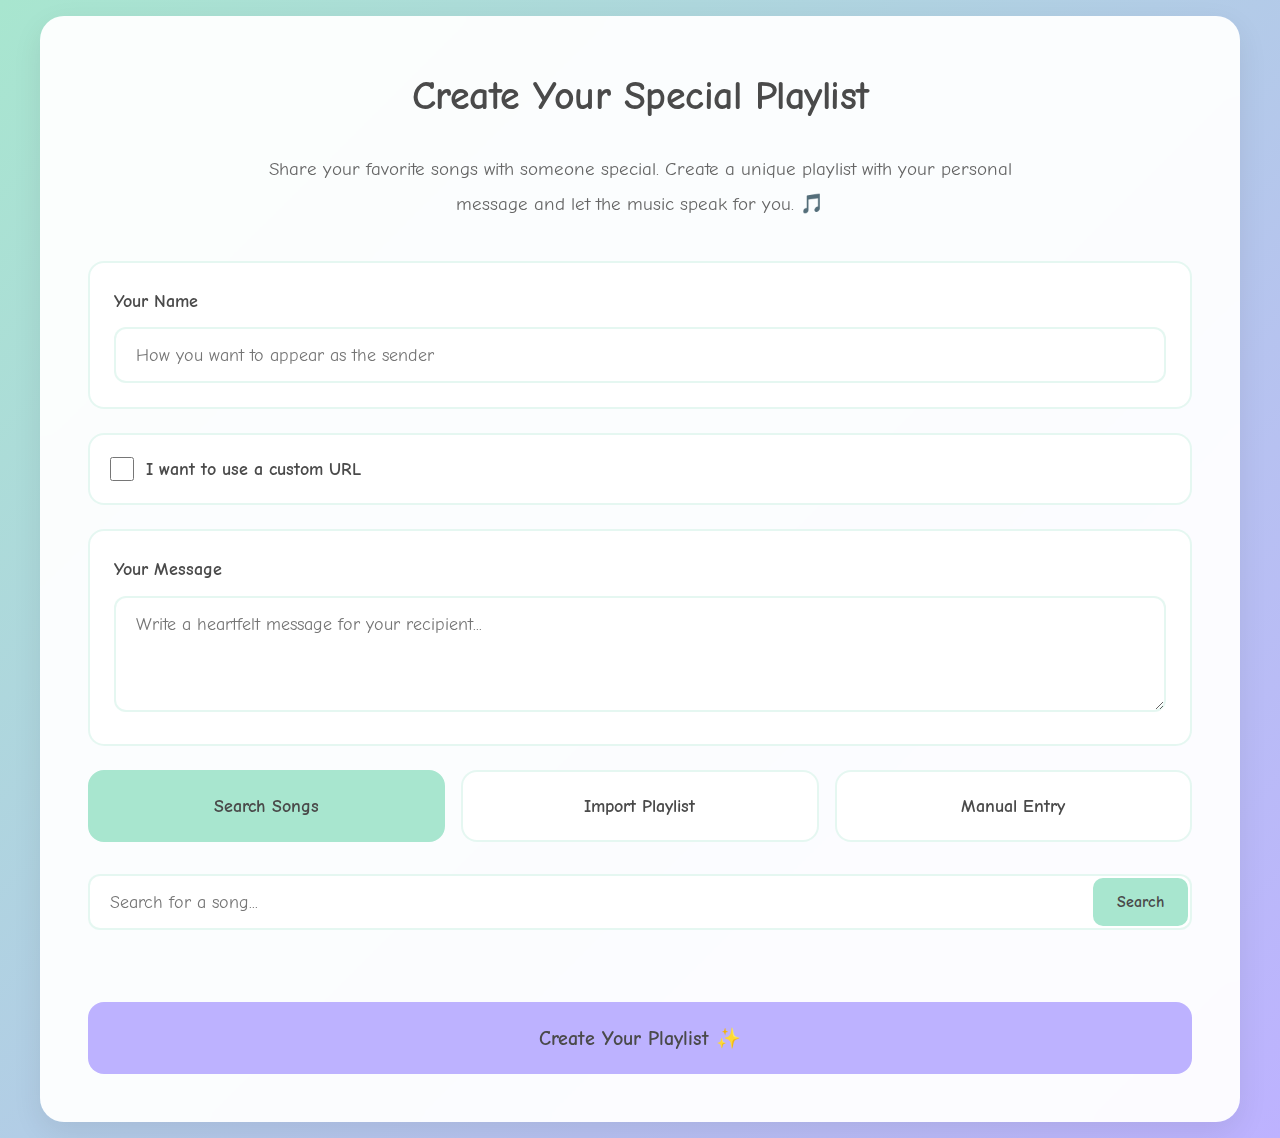
==== index.html @ 0fdc2e5c "Update index.html" ====
<!DOCTYPE html>
<html lang="en">
<head>
    <meta charset="UTF-8">
    <meta name="viewport" content="width=device-width, initial-scale=1.0">
    <title>Songs That Remind You Of Someone/Something</title>
    <link href="https://fonts.googleapis.com/css2?family=Comic+Neue:wght@300;400;700&display=swap" rel="stylesheet">
    <link rel="stylesheet" href="istyle.css" />
</head>
<body>
    <div class="container">
        <h1>Create Your Special Playlist</h1>
        <p class="intro-text">Share your favorite songs with someone special. Create a unique playlist with your personal message and let the music speak for you. 🎵</p>

        <form id="playlist-form">
            <div class="form-group">
                <label for="sender-name">Your Name</label>
                <input type="text" id="sender-name" placeholder="How you want to appear as the sender" required>
            </div>
            <label class="custom-url-toggle">
                <input type="checkbox" id="custom-url-checkbox">
                <span>I want to use a custom URL</span>
            </label>
            <div class="custom-url-field" id="custom-url-field">
                <div class="form-group">
                    <label for="custom-url">Custom URL</label>
                    <div class="url-field">
                        <input type="text" id="custom-url" class="url-input" placeholder="Enter a custom URL (letters and numbers only)" pattern="[a-zA-Z0-9]+" minlength="3" maxlength="50">
                        <span class="url-status"></span>
                    </div>
                </div>
            </div>
            <div class="form-group">
                <label for="welcome-message">Your Message</label>
                <textarea id="welcome-message" rows="4" placeholder="Write a heartfelt message for your recipient..." required></textarea>
            </div>
            <div class="tab-container">
                <div class="tab active" data-tab="search">Search Songs</div>
                <div class="tab" data-tab="spotify">Import Playlist</div>
                <div class="tab" data-tab="manual">Manual Entry</div>
            </div>
            <div class="input-method active" id="search-method">
                <div class="search-container">
                    <input type="text" class="search-input" placeholder="Search for a song...">
                    <button type="button" class="search-button">Search</button>
                    <div class="search-results"></div>
                    <div class="loading">
                        <div class="spinner"></div>
                    </div>
                </div>
            </div>
            <div class="input-method" id="manual-method">
                <button type="button" class="add-song">
                    <span>Add Song Manually</span>
                    <svg xmlns="http://www.w3.org/2000/svg" width="20" height="20" viewBox="0 0 24 24" fill="none" stroke="currentColor" stroke-width="2" stroke-linecap="round" stroke-linejoin="round">
                        <line x1="12" y1="5" x2="12" y2="19"></line>
                        <line x1="5" y1="12" x2="19" y2="12"></line>
                    </svg>
                </button>
            </div>
            <div class="input-method" id="spotify-method">
                <div class="spotify-import-container">
                    <input type="text" class="spotify-playlist-input" placeholder="Paste Spotify playlist URL...">
                    <button type="button" class="import-playlist-button">Import Playlist</button>
                    <div class="import-status"></div>
                </div>
            </div>
            <div class="songs-container" id="songs-container">
                <!-- Song entries will be added here -->
            </div>
            <button type="submit" class="submit-playlist">Create Your Playlist ✨</button>
        </form>
    </div>
    
    <!-- Timed Message Modal Template -->
    <template id="timed-message-modal-template">
        <div class="modal timed-message-modal">
            <div class="modal-content">
                <h2>Add Timed Message</h2>
                <div class="form-group">
                    <label for="message-start-time">Start Time (MM:SS)</label>
                    <input type="text" id="message-start-time" placeholder="00:00" pattern="[0-5][0-9]:[0-5][0-9]" required>
                </div>
                <div class="form-group">
                    <label for="message-end-time">End Time (MM:SS) - Optional</label>
                    <input type="text" id="message-end-time" placeholder="00:00" pattern="[0-5][0-9]:[0-5][0-9]">
                </div>
                <div class="form-group">
                    <label for="timed-message">Message</label>
                    <textarea id="timed-message" rows="3" placeholder="Enter your message..." maxlength="500" required></textarea>
                </div>
                <div class="modal-buttons">
                    <button type="button" class="cancel-message">Cancel</button>
                    <button type="button" class="save-message">Save Message</button>
                </div>
            </div>
        </div>
    </template>
    
    <script src="iapp.js"></script>
</body>
</html>
---- istyle.css ----
* {
            margin: 0;
            padding: 0;
            box-sizing: border-box;
            font-family: 'Comic Neue', sans-serif;
        }

        :root {
            --theme-sage: #a8e6cf;
            --theme-daisy: #ffd3b6;
            --theme-purple: #bdb2ff;
            --theme-ocean: #9dd6ff;
            --text-primary: #4a4a4a;
            --text-secondary: #666666;
            --background: #ffffff;
            --shadow: rgba(0, 0, 0, 0.08);
        }

        body {
            background: linear-gradient(135deg, var(--theme-sage) 0%, var(--theme-purple) 100%);
            min-height: 100vh;
            padding: 1rem;
            color: var(--text-primary);
            line-height: 1.6;
        }

        .container {
            max-width: 100%;
            margin: 0 auto;
            background: rgba(255, 255, 255, 0.95);
            padding: 2rem;
            border-radius: 24px;
            box-shadow: 0 10px 30px var(--shadow);
            backdrop-filter: blur(10px);
        }

        @media (min-width: 768px) {
            .container {
                max-width: 90%;
                padding: 3rem;
            }
        }

        @media (min-width: 1024px) {
            .container {
                max-width: 1200px;
            }
        }

        h1 {
            text-align: center;
            margin-bottom: 1.5rem;
            color: var(--text-primary);
            font-size: 2.5rem;
            font-weight: 700;
            letter-spacing: -0.5px;
        }

        .intro-text {
            text-align: center;
            margin-bottom: 2.5rem;
            color: var(--text-secondary);
            font-size: 1.2rem;
            max-width: 800px;
            margin-left: auto;
            margin-right: auto;
            line-height: 1.8;
        }

        .form-group {
            margin-bottom: 1.5rem;
            background: var(--background);
            padding: 1.5rem;
            border-radius: 16px;
            border: 2px solid rgba(168, 230, 207, 0.3);
            transition: all 0.3s ease;
        }

        .form-group:hover {
            border-color: var(--theme-sage);
            transform: translateY(-2px);
        }

        label {
            display: block;
            margin-bottom: 0.75rem;
            color: var(--text-primary);
            font-weight: 700;
            font-size: 1.1rem;
        }

        input, textarea {
            width: 100%;
            padding: 1rem 1.25rem;
            border: 2px solid rgba(168, 230, 207, 0.3);
            border-radius: 12px;
            font-size: 1.1rem;
            transition: all 0.3s ease;
            background: white;
            color: var(--text-primary);
        }

        input:focus, textarea:focus {
            outline: none;
            border-color: var(--theme-sage);
            box-shadow: 0 0 0 3px rgba(168, 230, 207, 0.2);
        }

        .songs-container {
            display: grid;
            gap: 1.5rem;
            margin-top: 2rem;
        }

        .song-entry {
            background: white;
            padding: 2rem;
            border-radius: 20px;
            position: relative;
            border: 2px solid rgba(168, 230, 207, 0.3);
            transition: all 0.3s ease;
        }

        .song-entry:hover {
            transform: translateY(-3px);
            box-shadow: 0 8px 24px rgba(0, 0, 0, 0.1);
        }

        .search-container {
            position: relative;
            margin-bottom: 2rem;
        }

        .search-input {
            padding-right: 140px;
        }

        .search-button {
            position: absolute;
            right: 4px;
            top: 4px;
            bottom: 4px;
            padding: 0 1.5rem;
            background: var(--theme-sage);
            color: var(--text-primary);
            border: none;
            border-radius: 10px;
            cursor: pointer;
            font-weight: 700;
            font-size: 1rem;
            transition: all 0.3s ease;
        }

        .search-button:hover {
            background: #96d4bd;
            transform: translateY(-1px);
        }

        .search-results {
            position: absolute;
            top: calc(100% + 8px);
            left: 0;
            right: 0;
            background: white;
            border-radius: 16px;
            box-shadow: 0 8px 24px rgba(0, 0, 0, 0.1);
            z-index: 1000;
            max-height: 400px;
            overflow-y: auto;
            display: none;
            border: 2px solid rgba(168, 230, 207, 0.3);
        }

        .search-results.active {
            display: block;
            animation: slideDown 0.3s ease-out;
        }

        .song-card {
            display: flex;
            align-items: center;
            padding: 1rem;
            border-bottom: 1px solid rgba(168, 230, 207, 0.3);
            cursor: pointer;
            transition: all 0.3s ease;
        }

        .song-card:last-child {
            border-bottom: none;
        }

        .song-card:hover {
            background: rgba(168, 230, 207, 0.1);
        }

        .song-card img {
            width: 70px;
            height: 70px;
            border-radius: 12px;
            margin-right: 1.25rem;
            object-fit: cover;
        }

        .song-info {
            flex: 1;
        }

        .song-title {
            font-weight: 700;
            color: var(--text-primary);
            margin-bottom: 0.25rem;
            font-size: 1.1rem;
        }

        .song-artist {
            font-size: 1rem;
            color: var(--text-secondary);
        }

        .remove-song {
            position: absolute;
            top: 1.25rem;
            right: 1.25rem;
            background: #ffb3b3;
            color: #cc0000;
            border: none;
            border-radius: 10px;
            padding: 0.75rem 1.25rem;
            cursor: pointer;
            font-weight: 700;
            transition: all 0.3s ease;
        }

        .remove-song:hover {
            background: #ff9999;
            transform: scale(1.05);
        }

        .add-song {
            background: var(--theme-sage);
            color: var(--text-primary);
            border: none;
            border-radius: 16px;
            padding: 1.25rem 2rem;
            cursor: pointer;
            font-size: 1.1rem;
            font-weight: 700;
            width: 100%;
            margin-top: 1rem;
            transition: all 0.3s ease;
            display: flex;
            align-items: center;
            justify-content: center;
            gap: 0.75rem;
        }

        .add-song:hover {
            background: #96d4bd;
            transform: translateY(-2px);
        }

        .tab-container {
            display: flex;
            gap: 1rem;
            margin-bottom: 2rem;
        }

        .tab {
            flex: 1;
            padding: 1.25rem;
            text-align: center;
            background: white;
            border: 2px solid rgba(168, 230, 207, 0.3);
            border-radius: 16px;
            cursor: pointer;
            transition: all 0.3s ease;
            font-weight: 700;
            font-size: 1.1rem;
            color: var(--text-primary);
        }

        .tab.active {
            background: var(--theme-sage);
            border-color: var(--theme-sage);
        }

        .tab:hover {
            transform: translateY(-2px);
        }

        .input-method {
            display: none;
        }

        .input-method.active {
            display: block;
            animation: fadeIn 0.3s ease-out;
        }

        .loading {
            display: none;
            justify-content: center;
            align-items: center;
            padding: 1.5rem;
        }

        .loading.active {
            display: flex;
        }

        .spinner {
            width: 40px;
            height: 40px;
            border: 4px solid rgba(168, 230, 207, 0.3);
            border-top: 4px solid var(--theme-sage);
            border-radius: 50%;
            animation: spin 1s linear infinite;
        }

        .submit-playlist {
            background: var(--theme-purple);
            color: var(--text-primary);
            border: none;
            border-radius: 16px;
            padding: 1.5rem 2rem;
            cursor: pointer;
            font-size: 1.25rem;
            font-weight: 700;
            width: 100%;
            margin-top: 2.5rem;
            transition: all 0.3s ease;
        }

        .submit-playlist:hover {
            background: #a599ff;
            transform: translateY(-2px);
        }

        .success {
            text-align: center;
            background: rgba(168, 230, 207, 0.2);
            color: var(--text-primary);
            padding: 2rem;
            border-radius: 16px;
            margin-top: 2rem;
            font-weight: 700;
            border: 2px solid var(--theme-sage);
        }

        .success strong {
            display: block;
            margin-top: 1rem;
            padding: 1.25rem;
            background: white;
            border-radius: 12px;
            color: var(--text-primary);
            word-break: break-all;
            border: 2px solid rgba(168, 230, 207, 0.3);
        }

        .custom-url-toggle {
            display: flex;
            align-items: center;
            gap: 0.75rem;
            margin-bottom: 1.5rem;
            cursor: pointer;
            background: white;
            padding: 1.25rem;
            border-radius: 16px;
            border: 2px solid rgba(168, 230, 207, 0.3);
            transition: all 0.3s ease;
        }

        .custom-url-toggle:hover {
            border-color: var(--theme-sage);
            transform: translateY(-2px);
        }

        .custom-url-toggle input[type="checkbox"] {
            width: 1.5rem;
            height: 1.5rem;
            cursor: pointer;
        }

        .custom-url-field {
            display: none;
            margin-bottom: 2rem;
        }

        .custom-url-field.active {
            display: block;
            animation: slideDown 0.3s ease-out;
        }

        .url-field {
            position: relative;
        }

        .url-status {
            position: absolute;
            right: 1.25rem;
            top: 50%;
            transform: translateY(-50%);
            font-size: 1rem;
            font-weight: 700;
            display: none;
        }

        .url-status.available {
            color: #2f9e44;
            display: block;
        }

        .url-status.unavailable {
            color: #e03131;
            display: block;
        }
      
      .youtube-url-group {
          position: relative;
      }
      
      .youtube-input-wrapper {
          display: flex;
          align-items: center;
          gap: 8px;
      }
      
      .auto-filled-badge {
          display: inline-block;
          padding: 2px 6px;
          background-color: #4CAF50;
          color: white;
          border-radius: 4px;
          font-size: 12px;
          white-space: nowrap;
      }
      
      .error-message {
          color: #ff4444;
          font-size: 12px;
          margin-top: 4px;
          display: block;
      }
      
      .song-entry .loading {
          display: flex;
          align-items: center;
          justify-content: center;
          padding: 20px;
          gap: 10px;
      }
      
      .song-entry .loading .spinner {
          width: 20px;
          height: 20px;
          border: 3px solid #f3f3f3;
          border-top: 3px solid #3498db;
          border-radius: 50%;
          animation: spin 1s linear infinite;
      }
      
      input[data-auto-filled="true"] {
          background-color: #f8fff8;
          border-color: #4CAF50;
      }

        @keyframes spin {
            0% { transform: rotate(0deg); }
            100% { transform: rotate(360deg); }
        }

        @keyframes slideDown {
            from {
                opacity: 0;
                transform: translateY(-10px);
            }
            to {
                opacity: 1;
                transform: translateY(0);
            }
        }

        @keyframes fadeIn {
            from {
                opacity: 0;
            }
            to {
                opacity: 1;
            }
        }

        @media (max-width: 768px) {
            body {
                padding: 0.5rem;
            }

            .container {
                padding: 1.5rem;
                border-radius: 16px;
            }

            h1 {
                font-size: 2rem;
            }

            .intro-text {
                font-size: 1.1rem;
            }

            .form-group {
                padding: 1rem;
            }

            .song-entry {
                padding: 1.5rem;
            }

            .tab-container {
                flex-direction: column;
            }

            .search-button {
                padding: 0 1rem;
            }

            .remove-song {
                top: 1rem;
                right: 1rem;
                padding: 0.5rem 1rem;
            }
        }

      .add-timed-message {
          display: flex;
          align-items: center;
          gap: 0.75rem;
          background: var(--theme-ocean);
          color: var(--text-primary);
          border: none;
          border-radius: 12px;
          padding: 1rem 1.5rem;
          cursor: pointer;
          font-weight: 600;
          width: 100%;
          margin-top: 1rem;
          transition: all 0.3s ease;
      }
      
      .add-timed-message:hover {
          background: #7fc1ff;
          transform: translateY(-2px);
      }
      
      .add-timed-message svg {
          transition: transform 0.3s ease;
      }
      
      .add-timed-message:hover svg {
          transform: rotate(90deg);
      }
      
      .timed-messages-list {
          margin-top: 1.5rem;
          background: rgba(157, 214, 255, 0.1);
          border-radius: 12px;
          padding: 1rem;
          border: 2px dashed var(--theme-ocean);
      }
      
      .timed-message {
          display: flex;
          align-items: center;
          gap: 1rem;
          background: white;
          padding: 1rem;
          border-radius: 8px;
          margin-bottom: 0.75rem;
          border: 1px solid rgba(157, 214, 255, 0.3);
          transition: all 0.3s ease;
      }
      
      .timed-message:last-child {
          margin-bottom: 0;
      }
      
      .timed-message:hover {
          transform: translateX(4px);
          border-color: var(--theme-ocean);
      }
      
      .timed-message .time {
          background: var(--theme-ocean);
          color: var(--text-primary);
          padding: 0.5rem 0.75rem;
          border-radius: 6px;
          font-weight: 600;
          font-size: 0.9rem;
          white-space: nowrap;
          min-width: 100px;
          text-align: center;
      }
      
      .timed-message .message {
          flex: 1;
          color: var(--text-primary);
          font-size: 1rem;
          line-height: 1.4;
      }
      
      .timed-message .remove-message {
          background: none;
          border: none;
          color: #ff6b6b;
          font-size: 1.5rem;
          cursor: pointer;
          padding: 0.25rem;
          border-radius: 4px;
          transition: all 0.3s ease;
          display: flex;
          align-items: center;
          justify-content: center;
          width: 28px;
          height: 28px;
      }
      
      .timed-message .remove-message:hover {
          background: #fff5f5;
          transform: scale(1.1);
      }
      
      .timed-message-modal {
          position: fixed;
          top: 0;
          left: 0;
          right: 0;
          bottom: 0;
          background: rgba(0, 0, 0, 0.5);
          display: flex;
          align-items: center;
          justify-content: center;
          z-index: 1000;
          padding: 1rem;
          backdrop-filter: blur(4px);
      }
      
      .timed-message-modal .modal-content {
          background: white;
          padding: 2rem;
          border-radius: 20px;
          width: 100%;
          max-width: 500px;
          box-shadow: 0 10px 25px rgba(0, 0, 0, 0.1);
          animation: modalSlideUp 0.3s ease-out;
      }
      
      .timed-message-modal h2 {
          margin-bottom: 1.5rem;
          color: var(--text-primary);
          font-size: 1.5rem;
          text-align: center;
      }
      
      .modal-buttons {
          display: flex;
          gap: 1rem;
          margin-top: 2rem;
      }
      
      .modal-buttons button {
          flex: 1;
          padding: 1rem;
          border-radius: 12px;
          border: none;
          font-weight: 600;
          cursor: pointer;
          transition: all 0.3s ease;
      }
      
      .cancel-message {
          background: #f1f3f5;
          color: var(--text-secondary);
      }
      
      .cancel-message:hover {
          background: #e9ecef;
      }
      
      .save-message {
          background: var(--theme-ocean);
          color: var(--text-primary);
      }
      
      .save-message:hover {
          background: #7fc1ff;
      }
      
      @keyframes modalSlideUp {
          from {
              opacity: 0;
              transform: translateY(20px);
          }
          to {
              opacity: 1;
              transform: translateY(0);
          }
      }

      @media (max-width: 768px) {
          .timed-message {
              flex-direction: column;
              align-items: flex-start;
              gap: 0.75rem;
          }
      
          .timed-message .time {
              width: 100%;
          }
      
          .timed-message .remove-message {
              position: absolute;
              top: 0.75rem;
              right: 0.75rem;
          }
      
          .modal-content {
              margin: 1rem;
              padding: 1.5rem;
          }
      }
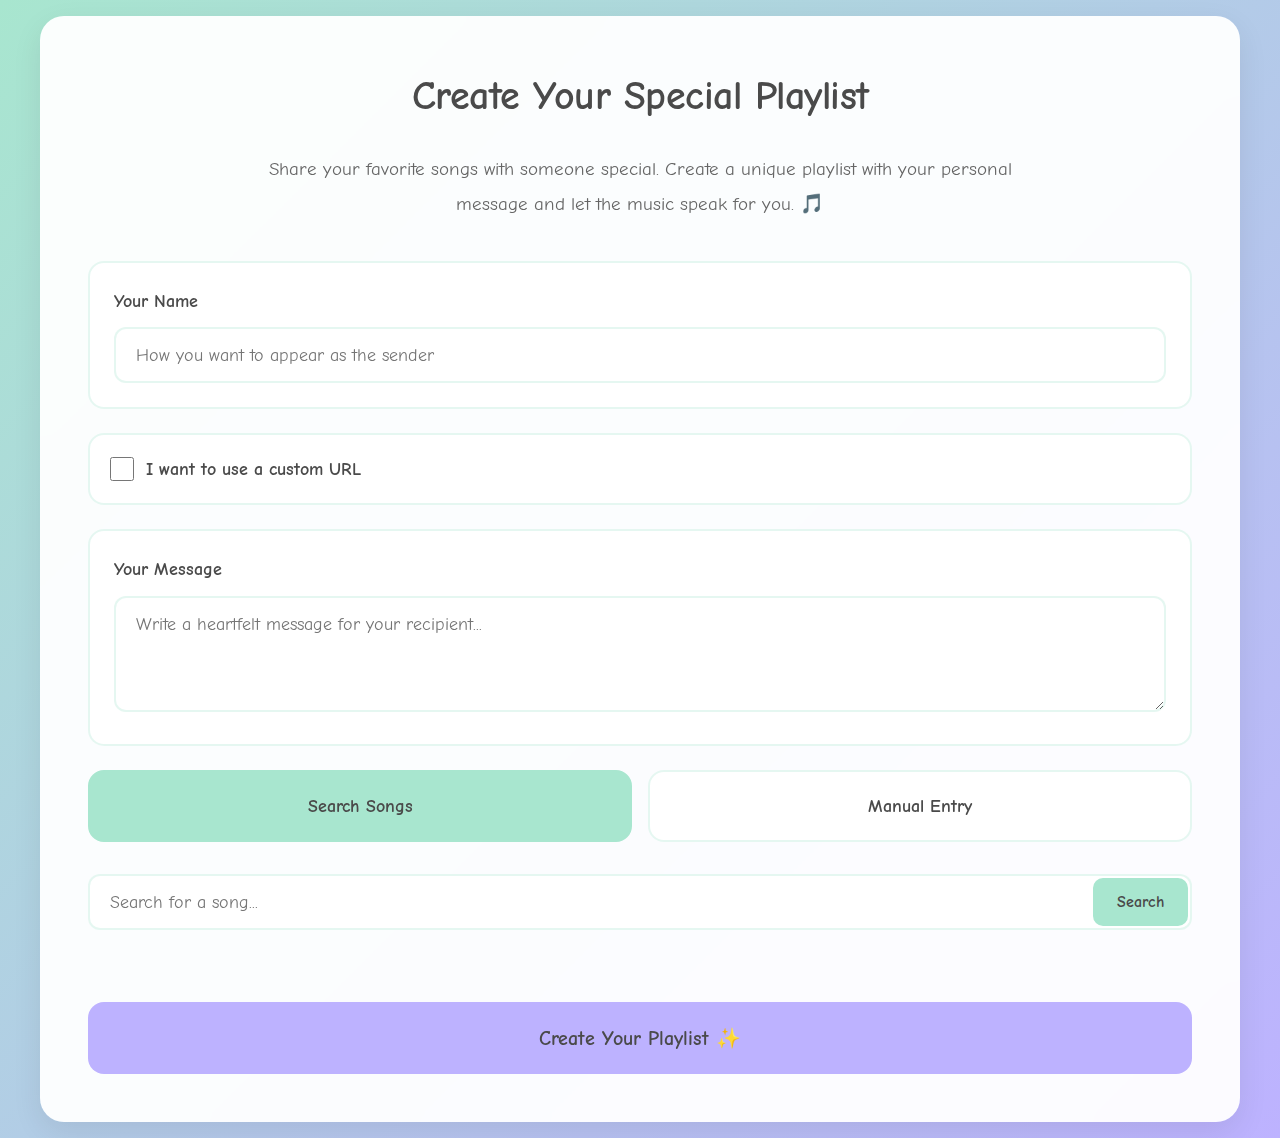
==== commit 32e0ecbf: "Update index.html" ====
--- a/index.html
+++ b/index.html
@@ -36,7 +36,6 @@
             </div>
             <div class="tab-container">
                 <div class="tab active" data-tab="search">Search Songs</div>
-                <div class="tab" data-tab="spotify">Import Playlist</div>
                 <div class="tab" data-tab="manual">Manual Entry</div>
             </div>
             <div class="input-method active" id="search-method">
@@ -57,13 +56,6 @@
                         <line x1="5" y1="12" x2="19" y2="12"></line>
                     </svg>
                 </button>
-            </div>
-            <div class="input-method" id="spotify-method">
-                <div class="spotify-import-container">
-                    <input type="text" class="spotify-playlist-input" placeholder="Paste Spotify playlist URL...">
-                    <button type="button" class="import-playlist-button">Import Playlist</button>
-                    <div class="import-status"></div>
-                </div>
             </div>
             <div class="songs-container" id="songs-container">
                 <!-- Song entries will be added here -->
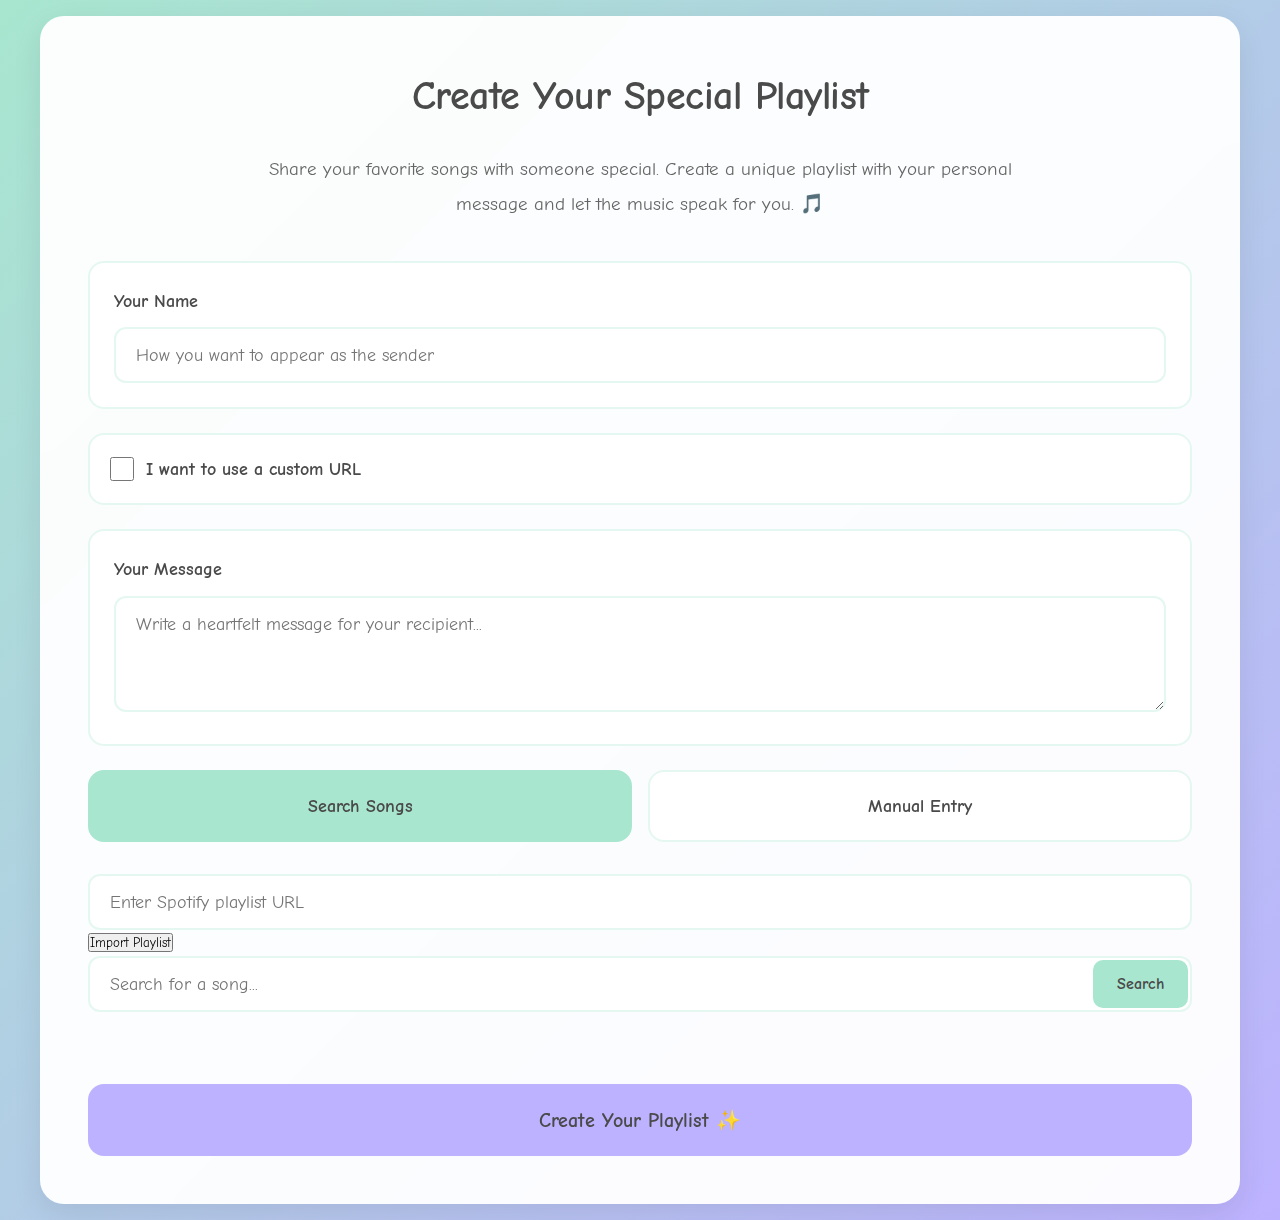
==== commit 64185b54: "Update index.html" ====
--- a/index.html
+++ b/index.html
@@ -37,6 +37,12 @@
             <div class="tab-container">
                 <div class="tab active" data-tab="search">Search Songs</div>
                 <div class="tab" data-tab="manual">Manual Entry</div>
+            </div>
+            
+            <div class="spotify-import">
+                <input type="text" id="spotify-playlist-url" placeholder="Enter Spotify playlist URL">
+                <button type="button" id="import-playlist">Import Playlist</button>
+                <div class="import-status"></div>
             </div>
             <div class="input-method active" id="search-method">
                 <div class="search-container">
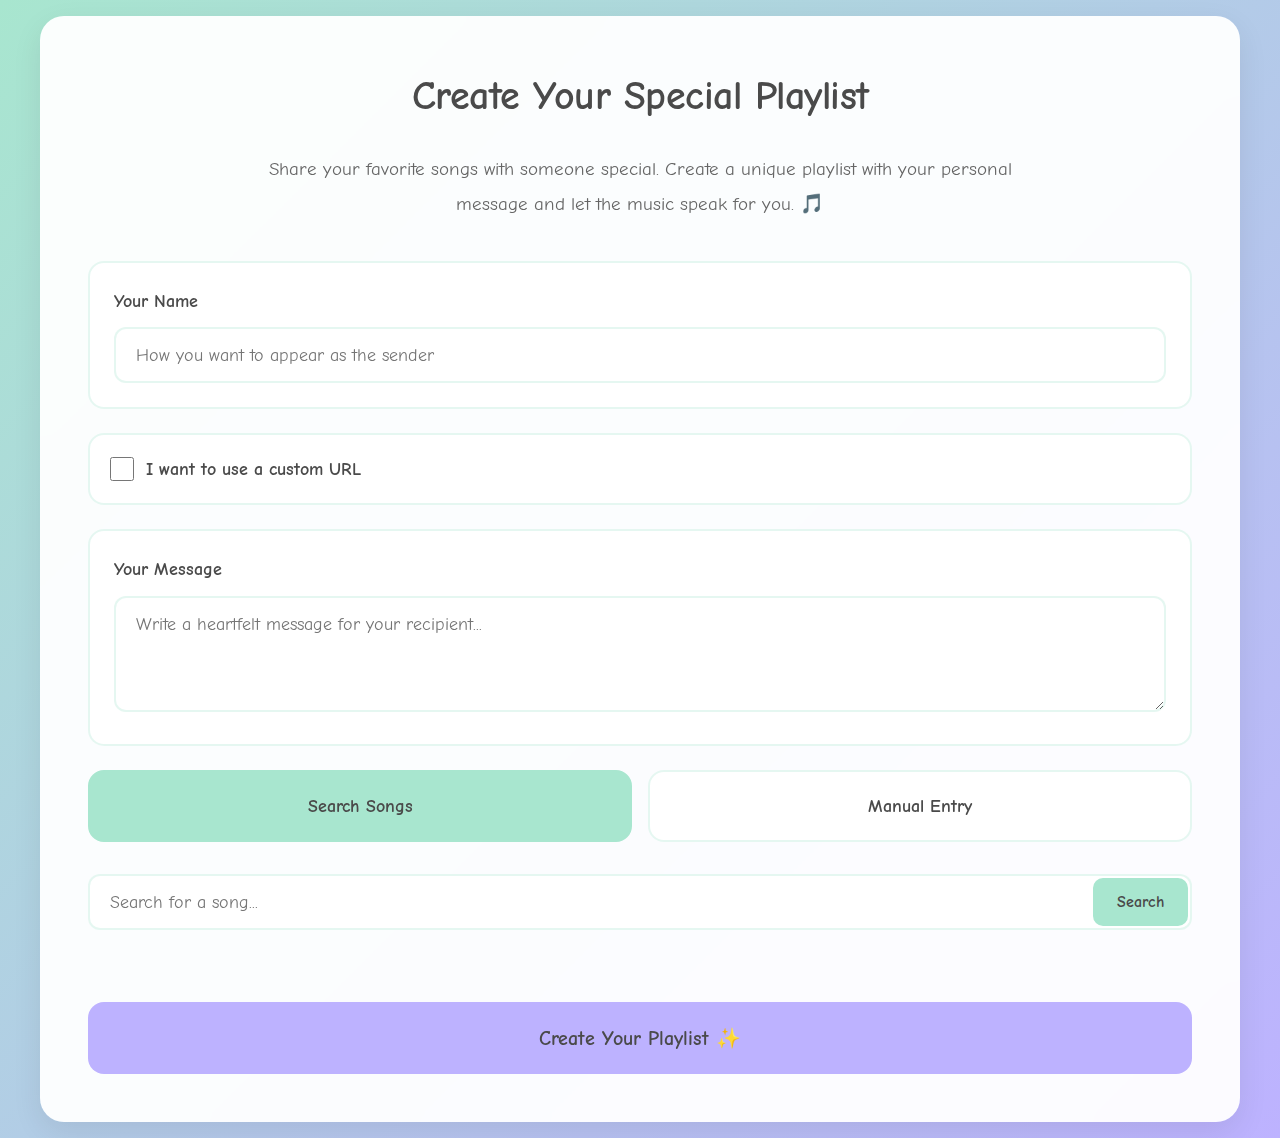
==== commit afca23bf: "Update index.html" ====
--- a/index.html
+++ b/index.html
@@ -37,12 +37,6 @@
             <div class="tab-container">
                 <div class="tab active" data-tab="search">Search Songs</div>
                 <div class="tab" data-tab="manual">Manual Entry</div>
-            </div>
-            
-            <div class="spotify-import">
-                <input type="text" id="spotify-playlist-url" placeholder="Enter Spotify playlist URL">
-                <button type="button" id="import-playlist">Import Playlist</button>
-                <div class="import-status"></div>
             </div>
             <div class="input-method active" id="search-method">
                 <div class="search-container">
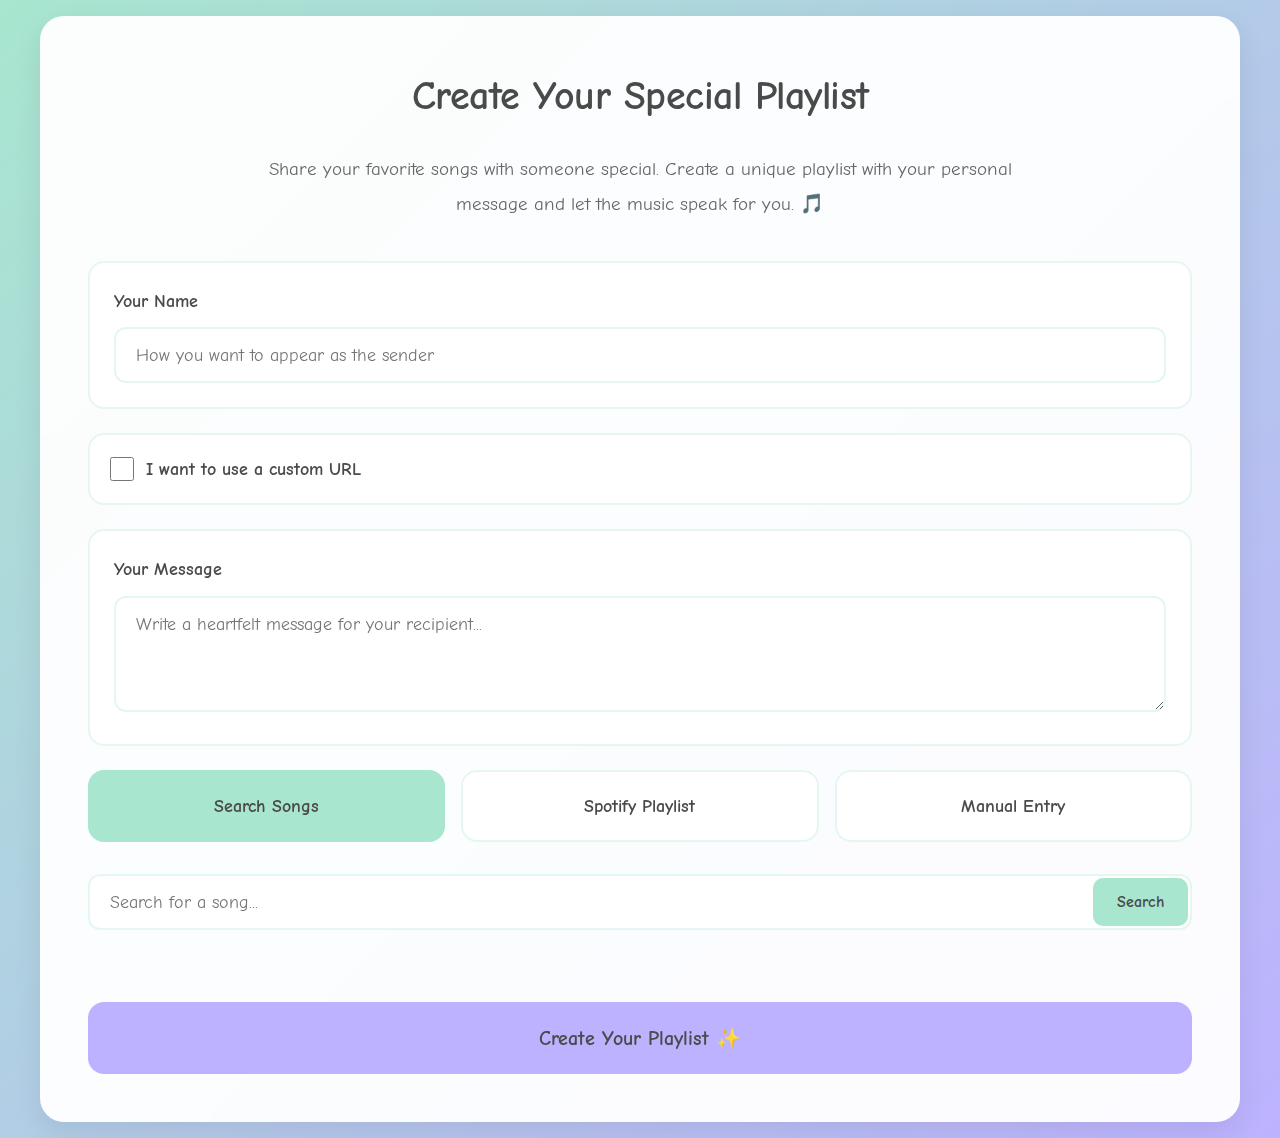
==== commit 10eecc1b: "Update index.html" ====
--- a/index.html
+++ b/index.html
@@ -36,6 +36,7 @@
             </div>
             <div class="tab-container">
                 <div class="tab active" data-tab="search">Search Songs</div>
+                <div class="tab" data-tab="spotify">Spotify Playlist</div>
                 <div class="tab" data-tab="manual">Manual Entry</div>
             </div>
             <div class="input-method active" id="search-method">
@@ -48,6 +49,18 @@
                     </div>
                 </div>
             </div>
+            <div class="input-method" id="spotify-method">
+            <div class="spotify-container">
+                <input type="text" 
+                       class="spotify-input" 
+                       placeholder="Paste Spotify playlist URL (e.g., https://open.spotify.com/playlist/...)">
+                <button type="button" class="import-playlist">Import Playlist</button>
+                <div class="loading spotify-loading">
+                    <div class="spinner"></div>
+                    <span>Importing playlist...</span>
+                </div>
+            </div>
+        </div>
             <div class="input-method" id="manual-method">
                 <button type="button" class="add-song">
                     <span>Add Song Manually</span>
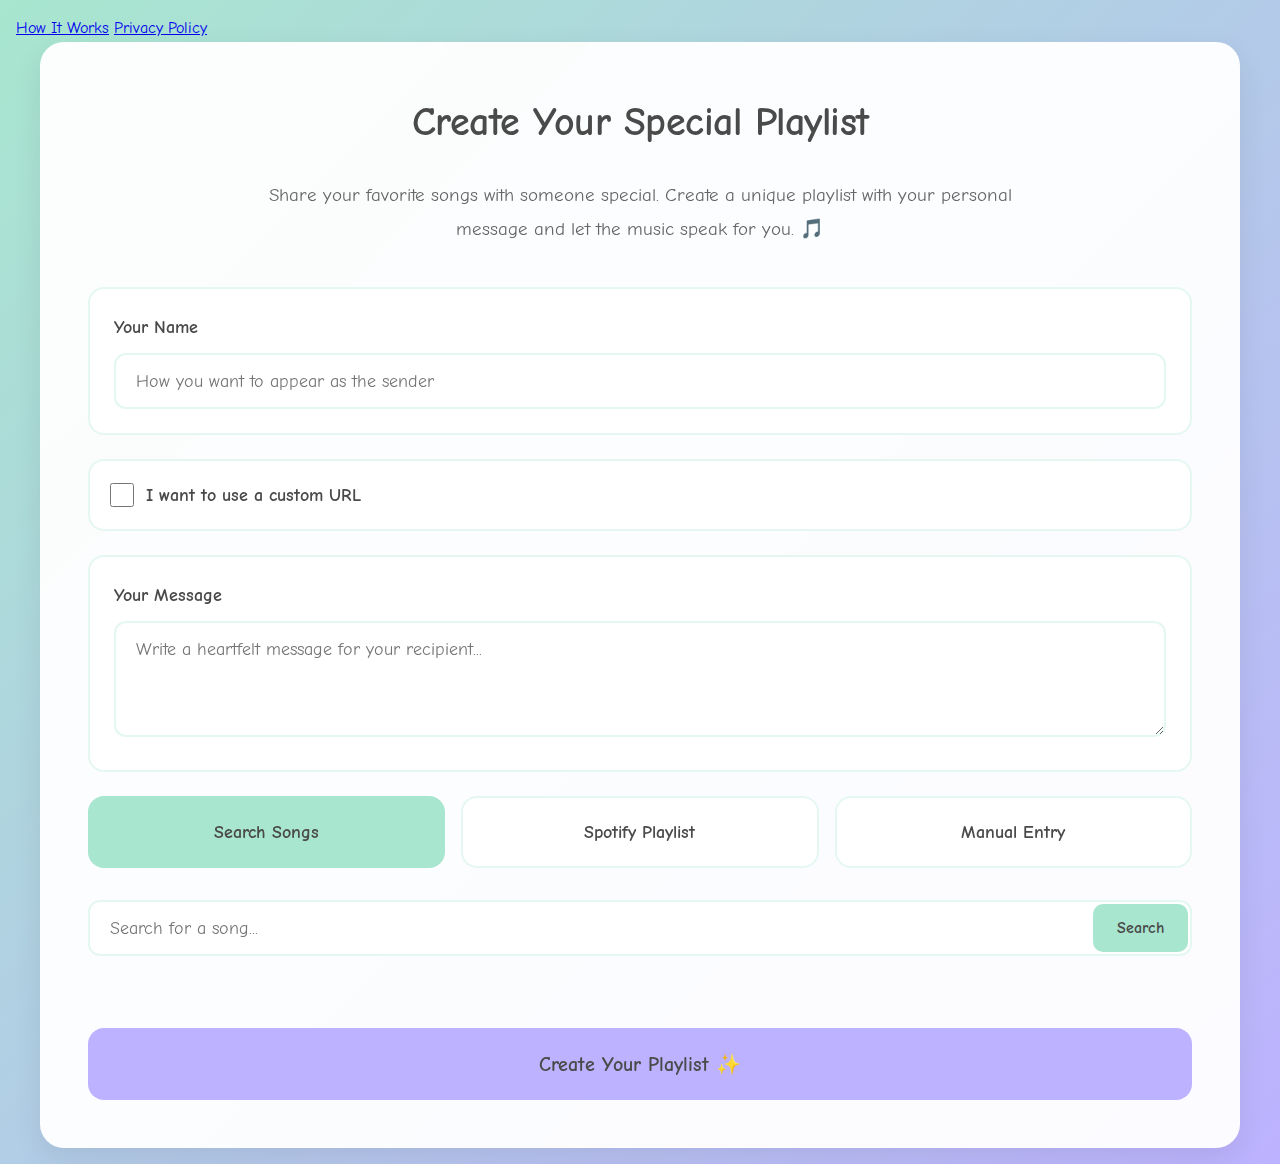
==== commit aa3f3079: "Update index.html" ====
--- a/index.html
+++ b/index.html
@@ -8,6 +8,12 @@
     <link rel="stylesheet" href="istyle.css" />
 </head>
 <body>
+    <nav class="site-nav">
+        <div class="nav-links">
+            <a href="how.html" class="nav-link">How It Works</a>
+            <a href="privacy.html" class="nav-link">Privacy Policy</a>
+        </div>
+    </nav>
     <div class="container">
         <h1>Create Your Special Playlist</h1>
         <p class="intro-text">Share your favorite songs with someone special. Create a unique playlist with your personal message and let the music speak for you. 🎵</p>
--- a/istyle.css
+++ b/istyle.css
@@ -279,6 +279,18 @@
             color: var(--text-primary);
         }
 
+      .tab {
+          display: flex;
+          align-items: center;
+          justify-content: center;
+          gap: 0.5rem;
+      }
+      
+      .tab svg {
+          width: 20px;
+          height: 20px;
+      }
+
         .tab.active {
             background: var(--theme-sage);
             border-color: var(--theme-sage);
@@ -308,15 +320,15 @@
             display: flex;
         }
 
-        .spinner {
-            width: 40px;
-            height: 40px;
-            border: 4px solid rgba(168, 230, 207, 0.3);
-            border-top: 4px solid var(--theme-sage);
-            border-radius: 50%;
-            animation: spin 1s linear infinite;
-        }
-
+      .spinner {
+          width: 40px;
+          height: 40px;
+          border: 4px solid var(--theme-sage);
+          border-top: 4px solid transparent;
+          border-radius: 50%;
+          animation: spin 1s linear infinite;
+          box-shadow: 0 2px 10px rgba(0, 0, 0, 0.1);
+      }
         .submit-playlist {
             background: var(--theme-purple);
             color: var(--text-primary);
@@ -694,6 +706,83 @@
       .save-message:hover {
           background: #7fc1ff;
       }
+
+      .spotify-container {
+          margin-bottom: 2rem;
+          position: relative;
+      }
+      
+      .spotify-input {
+          width: 100%;
+          padding: 1rem 1.25rem;
+          border: 2px solid rgba(168, 230, 207, 0.3);
+          border-radius: 12px;
+          font-size: 1.1rem;
+          transition: all 0.3s ease;
+          background: white;
+          color: var(--text-primary);
+          margin-bottom: 1rem;
+      }
+      
+      .spotify-input:focus {
+          outline: none;
+          border-color: var(--theme-sage);
+          box-shadow: 0 0 0 3px rgba(168, 230, 207, 0.2);
+      }
+      
+      .import-playlist {
+          background: var(--theme-daisy);
+          color: var(--text-primary);
+          border: none;
+          border-radius: 16px;
+          padding: 1.25rem 2rem;
+          cursor: pointer;
+          font-size: 1.1rem;
+          font-weight: 700;
+          width: 100%;
+          transition: all 0.3s ease;
+          display: flex;
+          align-items: center;
+          justify-content: center;
+          gap: 0.75rem;
+      }
+      
+      .import-playlist:hover {
+          background: #ffc4a1;
+          transform: translateY(-2px);
+      }
+      
+      .spotify-loading {
+          display: none;
+          position: absolute;
+          top: 0;
+          left: 0;
+          right: 0;
+          bottom: 0;
+          background: rgba(255, 255, 255, 0.9);
+          border-radius: 16px;
+          z-index: 10;
+      }
+      
+      .spotify-loading.active {
+          display: flex;
+          align-items: center;
+          justify-content: center;
+          flex-direction: column;
+          gap: 1rem;
+      }
+      
+      .import-status {
+          text-align: center;
+          padding: 1rem;
+          border-radius: 12px;
+          background: white;
+          font-weight: 600;
+          color: var(--text-primary);
+          margin-top: 1rem;
+          border: 2px solid rgba(168, 230, 207, 0.3);
+          animation: fadeIn 0.3s ease-out;
+      }
       
       @keyframes modalSlideUp {
           from {
@@ -728,3 +817,19 @@
               padding: 1.5rem;
           }
       }
+      @media (max-width: 768px) {
+          .import-playlist {
+              padding: 1rem 1.5rem;
+              font-size: 1rem;
+          }
+      
+          .spotify-input {
+              padding: 0.875rem 1rem;
+              font-size: 1rem;
+          }
+      
+          .import-status {
+              padding: 0.875rem;
+              font-size: 0.9rem;
+          }
+      }
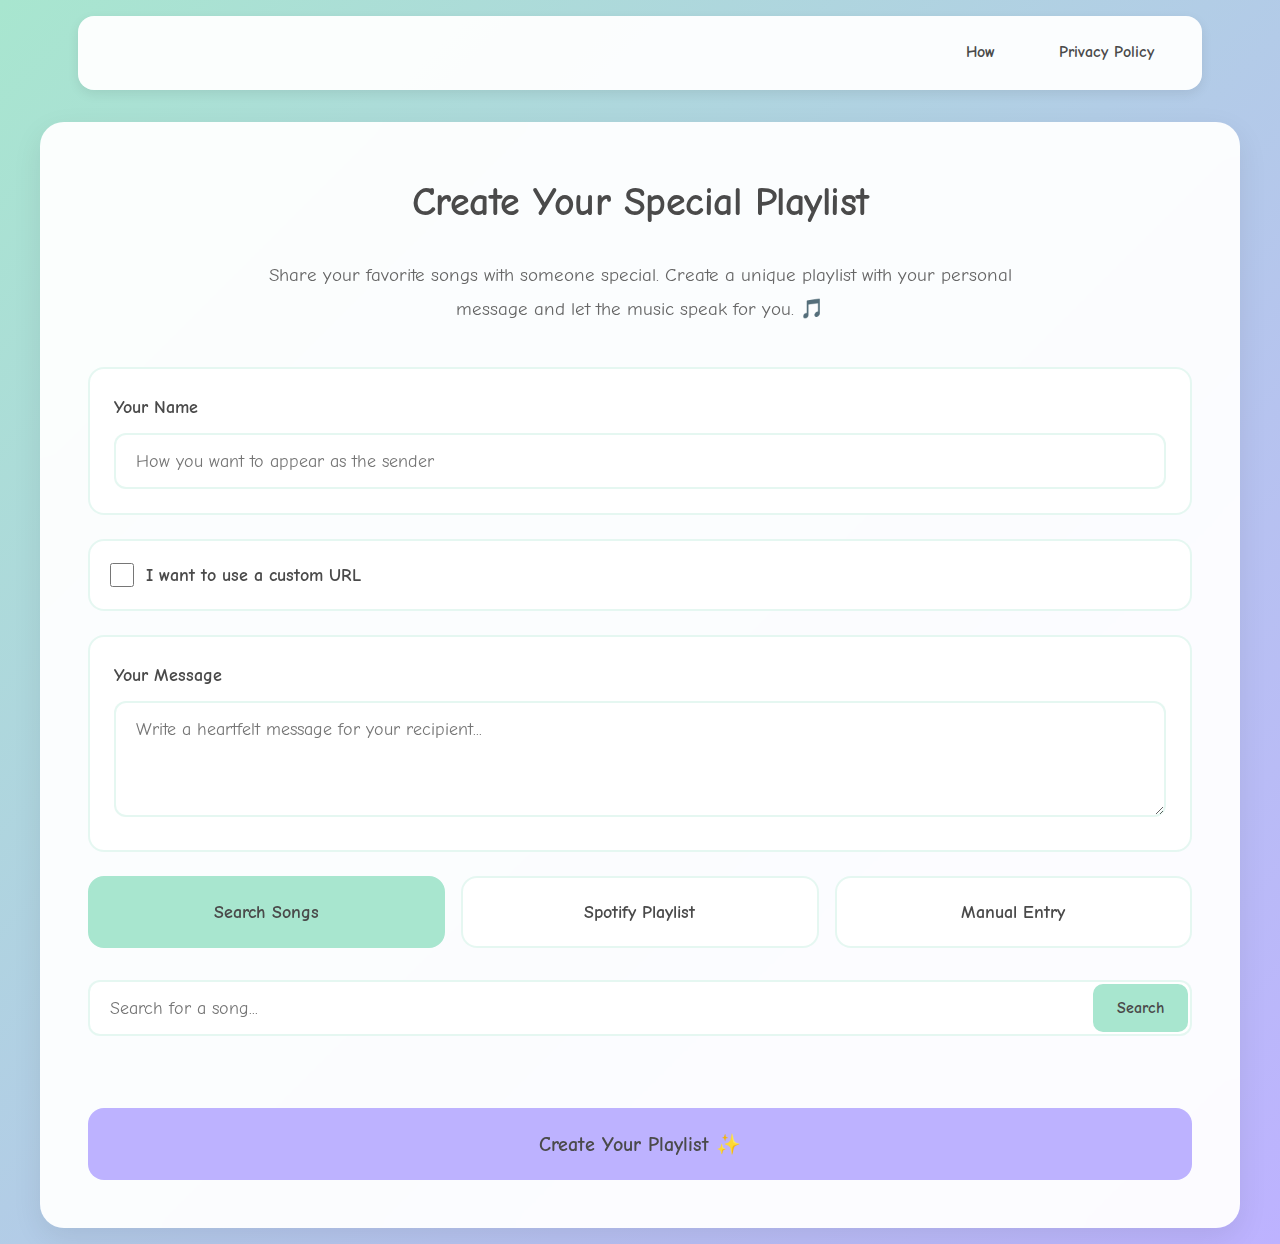
==== commit c585bbad: "Update index.html" ====
--- a/index.html
+++ b/index.html
@@ -10,7 +10,7 @@
 <body>
     <nav class="site-nav">
         <div class="nav-links">
-            <a href="how.html" class="nav-link">How It Works</a>
+            <a href="how.html" class="nav-link">How</a>
             <a href="privacy.html" class="nav-link">Privacy Policy</a>
         </div>
     </nav>
--- a/istyle.css
+++ b/istyle.css
@@ -783,6 +783,109 @@
           border: 2px solid rgba(168, 230, 207, 0.3);
           animation: fadeIn 0.3s ease-out;
       }
+      .site-nav {
+          background: rgba(255, 255, 255, 0.95);
+          padding: 1rem 2rem;
+          margin-bottom: 2rem;
+          border-radius: 16px;
+          box-shadow: 0 4px 12px var(--shadow);
+          max-width: 90%;
+          margin-left: auto;
+          margin-right: auto;
+      }
+      
+      .nav-links {
+          display: flex;
+          justify-content: flex-end;
+          gap: 2rem;
+      }
+      
+      .nav-link {
+          color: var(--text-primary);
+          text-decoration: none;
+          font-weight: 700;
+          padding: 0.5rem 1rem;
+          border-radius: 8px;
+          transition: all 0.3s ease;
+      }
+      
+      .nav-link:hover {
+          background: var(--theme-sage);
+          transform: translateY(-2px);
+      }
+
+      .content-section {
+          background: white;
+          padding: 2rem;
+          border-radius: 16px;
+          margin-bottom: 2rem;
+          border: 2px solid rgba(168, 230, 207, 0.3);
+      }
+      
+      .content-section h2 {
+          color: var(--text-primary);
+          margin-bottom: 1.5rem;
+          font-size: 1.8rem;
+      }
+      
+      .content-section h3 {
+          color: var(--text-primary);
+          margin: 2rem 0 1rem;
+          font-size: 1.4rem;
+      }
+      
+      .content-section p {
+          margin-bottom: 1.5rem;
+          line-height: 1.8;
+      }
+      
+      .feature-box {
+          background: rgba(168, 230, 207, 0.1);
+          padding: 1.5rem;
+          border-radius: 12px;
+          margin-bottom: 1.5rem;
+          border: 2px solid var(--theme-sage);
+      }
+      
+      .feature-box h4 {
+          color: var(--text-primary);
+          margin-bottom: 0.5rem;
+          font-size: 1.2rem;
+      }
+      
+      .feature-list, .privacy-list {
+          list-style: none;
+          padding-left: 1.5rem;
+          margin-bottom: 2rem;
+      }
+      
+      .feature-list li, .privacy-list li {
+          position: relative;
+          margin-bottom: 1rem;
+          padding-left: 1.5rem;
+      }
+      
+      .feature-list li:before, .privacy-list li:before {
+          content: "•";
+          color: var(--theme-sage);
+          position: absolute;
+          left: 0;
+          font-weight: bold;
+      }
+      
+      @media (max-width: 768px) {
+          .site-nav {
+              padding: 1rem;
+          }
+          
+          .nav-links {
+              justify-content: center;
+          }
+          
+          .content-section {
+              padding: 1.5rem;
+          }
+      }
       
       @keyframes modalSlideUp {
           from {
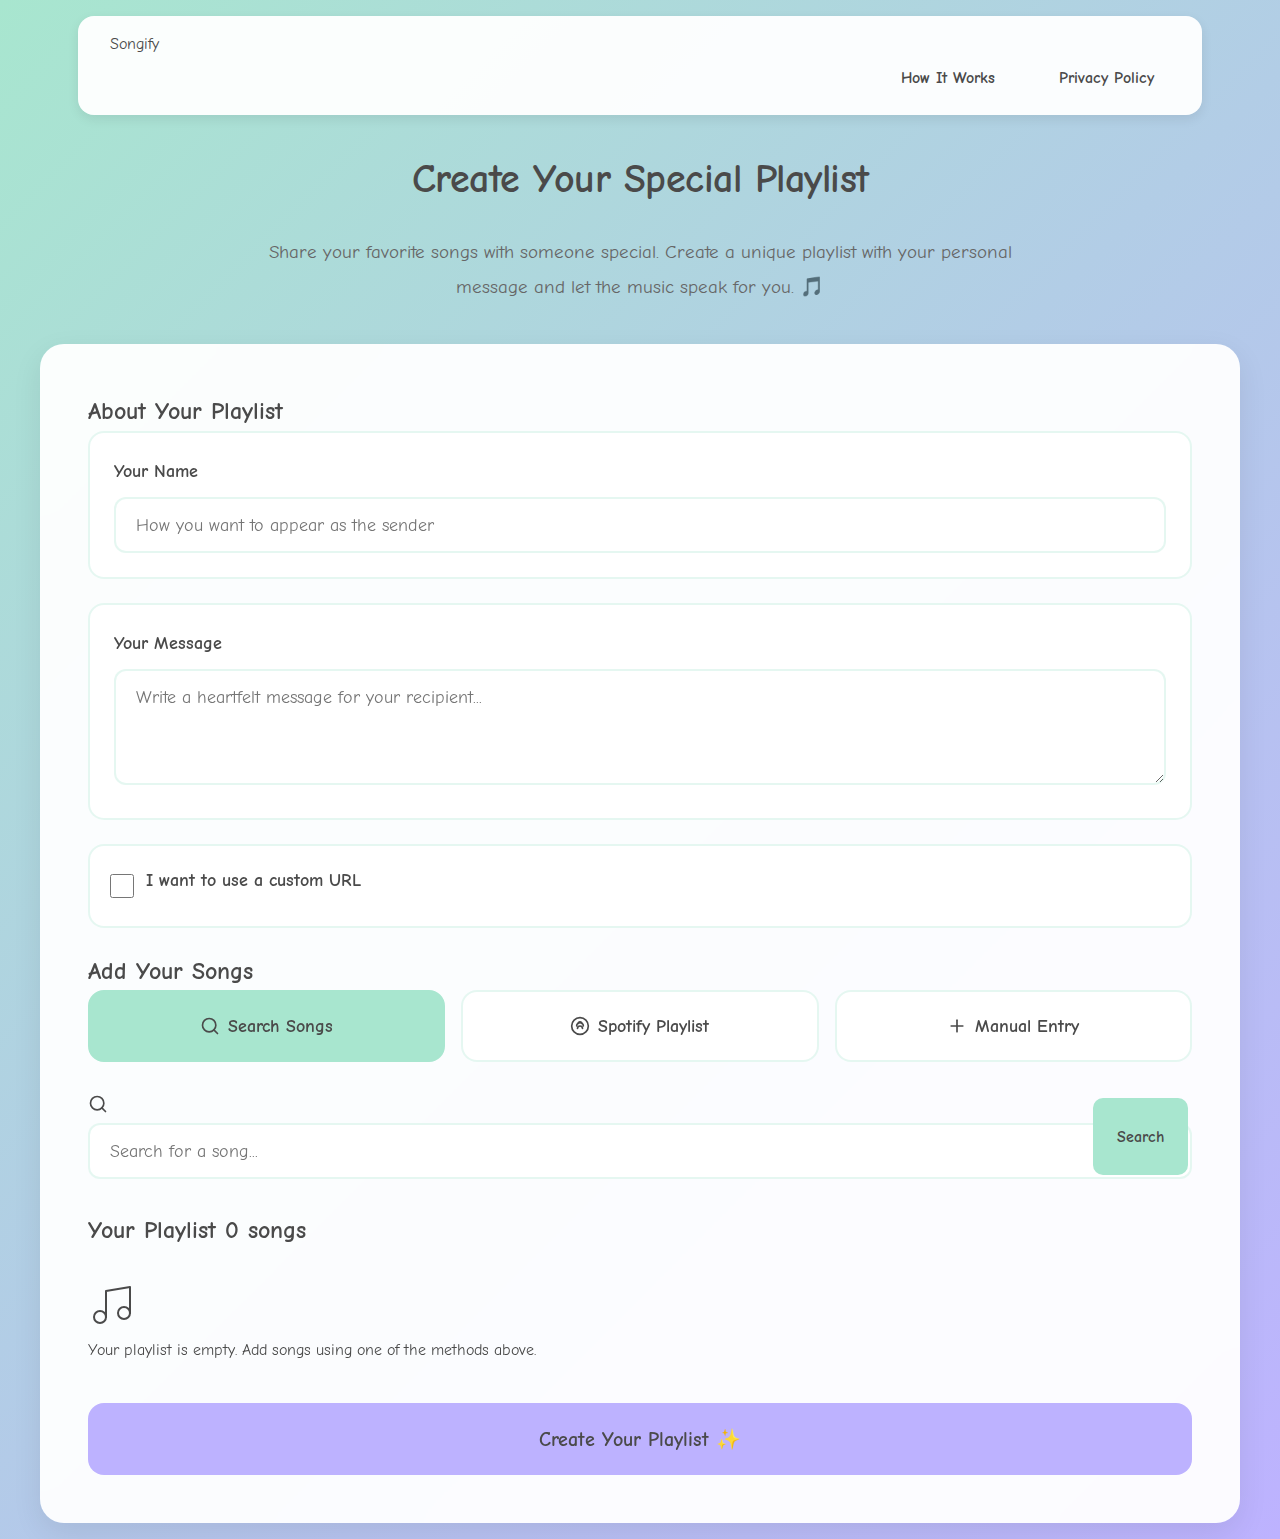
==== commit 1884d0cf: "Update index.html" ====
--- a/index.html
+++ b/index.html
@@ -8,79 +8,133 @@
     <link rel="stylesheet" href="istyle.css" />
 </head>
 <body>
-    <nav class="site-nav">
-        <div class="nav-links">
-            <a href="how.html" class="nav-link">How</a>
-            <a href="privacy.html" class="nav-link">Privacy Policy</a>
+    <div class="app-wrapper">
+        <nav class="site-nav">
+            <div class="logo">
+                <span>Songify</span>
+            </div>
+            <div class="nav-links">
+                <a href="how.html" class="nav-link">How It Works</a>
+                <a href="privacy.html" class="nav-link">Privacy Policy</a>
+            </div>
+        </nav>
+
+        <div class="hero-section">
+            <h1>Create Your Special Playlist</h1>
+            <p class="intro-text">Share your favorite songs with someone special. Create a unique playlist with your personal message and let the music speak for you. 🎵</p>
         </div>
-    </nav>
-    <div class="container">
-        <h1>Create Your Special Playlist</h1>
-        <p class="intro-text">Share your favorite songs with someone special. Create a unique playlist with your personal message and let the music speak for you. 🎵</p>
 
-        <form id="playlist-form">
-            <div class="form-group">
-                <label for="sender-name">Your Name</label>
-                <input type="text" id="sender-name" placeholder="How you want to appear as the sender" required>
-            </div>
-            <label class="custom-url-toggle">
-                <input type="checkbox" id="custom-url-checkbox">
-                <span>I want to use a custom URL</span>
-            </label>
-            <div class="custom-url-field" id="custom-url-field">
-                <div class="form-group">
-                    <label for="custom-url">Custom URL</label>
-                    <div class="url-field">
-                        <input type="text" id="custom-url" class="url-input" placeholder="Enter a custom URL (letters and numbers only)" pattern="[a-zA-Z0-9]+" minlength="3" maxlength="50">
-                        <span class="url-status"></span>
+        <div class="container">
+            <form id="playlist-form">
+                <div class="form-card">
+                    <h2 class="section-title">About Your Playlist</h2>
+                    
+                    <div class="form-group">
+                        <label for="sender-name">Your Name</label>
+                        <input type="text" id="sender-name" placeholder="How you want to appear as the sender" required>
+                    </div>
+                    
+                    <div class="form-group">
+                        <label for="welcome-message">Your Message</label>
+                        <textarea id="welcome-message" rows="4" placeholder="Write a heartfelt message for your recipient..." required></textarea>
+                    </div>
+                    
+                    <div class="custom-url-toggle">
+                        <input type="checkbox" id="custom-url-checkbox">
+                        <label for="custom-url-checkbox">I want to use a custom URL</label>
+                    </div>
+                    
+                    <div class="custom-url-field" id="custom-url-field">
+                        <div class="form-group">
+                            <label for="custom-url">Custom URL</label>
+                            <div class="url-field">
+                                <input type="text" id="custom-url" class="url-input" 
+                                       placeholder="Enter a custom URL (letters and numbers only)" 
+                                       pattern="[a-zA-Z0-9]+" minlength="3" maxlength="50">
+                                <span class="url-status"></span>
+                            </div>
+                        </div>
                     </div>
                 </div>
-            </div>
-            <div class="form-group">
-                <label for="welcome-message">Your Message</label>
-                <textarea id="welcome-message" rows="4" placeholder="Write a heartfelt message for your recipient..." required></textarea>
-            </div>
-            <div class="tab-container">
-                <div class="tab active" data-tab="search">Search Songs</div>
-                <div class="tab" data-tab="spotify">Spotify Playlist</div>
-                <div class="tab" data-tab="manual">Manual Entry</div>
-            </div>
-            <div class="input-method active" id="search-method">
-                <div class="search-container">
-                    <input type="text" class="search-input" placeholder="Search for a song...">
-                    <button type="button" class="search-button">Search</button>
-                    <div class="search-results"></div>
-                    <div class="loading">
-                        <div class="spinner"></div>
+
+                <div class="form-card">
+                    <h2 class="section-title">Add Your Songs</h2>
+                    
+                    <div class="tab-container">
+                        <div class="tab active" data-tab="search">
+                            <svg xmlns="http://www.w3.org/2000/svg" width="18" height="18" viewBox="0 0 24 24" fill="none" stroke="currentColor" stroke-width="2" stroke-linecap="round" stroke-linejoin="round"><circle cx="11" cy="11" r="8"></circle><line x1="21" y1="21" x2="16.65" y2="16.65"></line></svg>
+                            Search Songs
+                        </div>
+                        <div class="tab" data-tab="spotify">
+                            <svg xmlns="http://www.w3.org/2000/svg" width="18" height="18" viewBox="0 0 24 24" fill="none" stroke="currentColor" stroke-width="2" stroke-linecap="round" stroke-linejoin="round"><circle cx="12" cy="12" r="10"></circle><path d="M8 12a4 4 0 0 1 8 0"></path><path d="M10 9a2 2 0 0 1 4 0"></path><path d="M9 15a3 3 0 0 1 6 0"></path></svg>
+                            Spotify Playlist
+                        </div>
+                        <div class="tab" data-tab="manual">
+                            <svg xmlns="http://www.w3.org/2000/svg" width="18" height="18" viewBox="0 0 24 24" fill="none" stroke="currentColor" stroke-width="2" stroke-linecap="round" stroke-linejoin="round"><line x1="12" y1="5" x2="12" y2="19"></line><line x1="5" y1="12" x2="19" y2="12"></line></svg>
+                            Manual Entry
+                        </div>
+                    </div>
+
+                    <div class="input-method active" id="search-method">
+                        <div class="search-container">
+                            <div class="search-field">
+                                <svg xmlns="http://www.w3.org/2000/svg" width="20" height="20" viewBox="0 0 24 24" fill="none" stroke="currentColor" stroke-width="2" stroke-linecap="round" stroke-linejoin="round"><circle cx="11" cy="11" r="8"></circle><line x1="21" y1="21" x2="16.65" y2="16.65"></line></svg>
+                                <input type="text" class="search-input" placeholder="Search for a song...">
+                                <button type="button" class="search-button">Search</button>
+                            </div>
+                            <div class="search-results"></div>
+                            <div class="loading">
+                                <div class="spinner"></div>
+                            </div>
+                        </div>
+                    </div>
+
+                    <div class="input-method" id="spotify-method">
+                        <div class="spotify-container">
+                            <div class="spotify-field">
+                                <svg xmlns="http://www.w3.org/2000/svg" width="20" height="20" viewBox="0 0 24 24" fill="none" stroke="currentColor" stroke-width="2" stroke-linecap="round" stroke-linejoin="round"><circle cx="12" cy="12" r="10"></circle><path d="M8 12a4 4 0 0 1 8 0"></path><path d="M10 9a2 2 0 0 1 4 0"></path><path d="M9 15a3 3 0 0 1 6 0"></path></svg>
+                                <input type="text" class="spotify-input" 
+                                       placeholder="Paste Spotify playlist URL (e.g., https://open.spotify.com/playlist/...)">
+                            </div>
+                            <button type="button" class="import-playlist">Import Playlist</button>
+                            <div class="loading spotify-loading">
+                                <div class="spinner"></div>
+                                <span>Importing playlist...</span>
+                            </div>
+                        </div>
+                    </div>
+
+                    <div class="input-method" id="manual-method">
+                        <div class="manual-container">
+                            <button type="button" class="add-song">
+                                <svg xmlns="http://www.w3.org/2000/svg" width="20" height="20" viewBox="0 0 24 24" fill="none" stroke="currentColor" stroke-width="2" stroke-linecap="round" stroke-linejoin="round">
+                                    <line x1="12" y1="5" x2="12" y2="19"></line>
+                                    <line x1="5" y1="12" x2="19" y2="12"></line>
+                                </svg>
+                                <span>Add Song Manually</span>
+                            </button>
+                        </div>
                     </div>
                 </div>
-            </div>
-            <div class="input-method" id="spotify-method">
-            <div class="spotify-container">
-                <input type="text" 
-                       class="spotify-input" 
-                       placeholder="Paste Spotify playlist URL (e.g., https://open.spotify.com/playlist/...)">
-                <button type="button" class="import-playlist">Import Playlist</button>
-                <div class="loading spotify-loading">
-                    <div class="spinner"></div>
-                    <span>Importing playlist...</span>
+
+                <div class="songs-container-wrapper">
+                    <h2 class="section-title songs-title">Your Playlist <span class="song-count">0 songs</span></h2>
+                    <div class="songs-container" id="songs-container">
+                        <!-- Song entries will be added here -->
+                        <div class="empty-playlist">
+                            <svg xmlns="http://www.w3.org/2000/svg" width="48" height="48" viewBox="0 0 24 24" fill="none" stroke="currentColor" stroke-width="1" stroke-linecap="round" stroke-linejoin="round">
+                                <path d="M9 18V5l12-2v13"></path>
+                                <circle cx="6" cy="18" r="3"></circle>
+                                <circle cx="18" cy="16" r="3"></circle>
+                            </svg>
+                            <p>Your playlist is empty. Add songs using one of the methods above.</p>
+                        </div>
+                    </div>
                 </div>
-            </div>
+
+                <button type="submit" class="submit-playlist">Create Your Playlist ✨</button>
+            </form>
         </div>
-            <div class="input-method" id="manual-method">
-                <button type="button" class="add-song">
-                    <span>Add Song Manually</span>
-                    <svg xmlns="http://www.w3.org/2000/svg" width="20" height="20" viewBox="0 0 24 24" fill="none" stroke="currentColor" stroke-width="2" stroke-linecap="round" stroke-linejoin="round">
-                        <line x1="12" y1="5" x2="12" y2="19"></line>
-                        <line x1="5" y1="12" x2="19" y2="12"></line>
-                    </svg>
-                </button>
-            </div>
-            <div class="songs-container" id="songs-container">
-                <!-- Song entries will be added here -->
-            </div>
-            <button type="submit" class="submit-playlist">Create Your Playlist ✨</button>
-        </form>
     </div>
     
     <!-- Timed Message Modal Template -->
